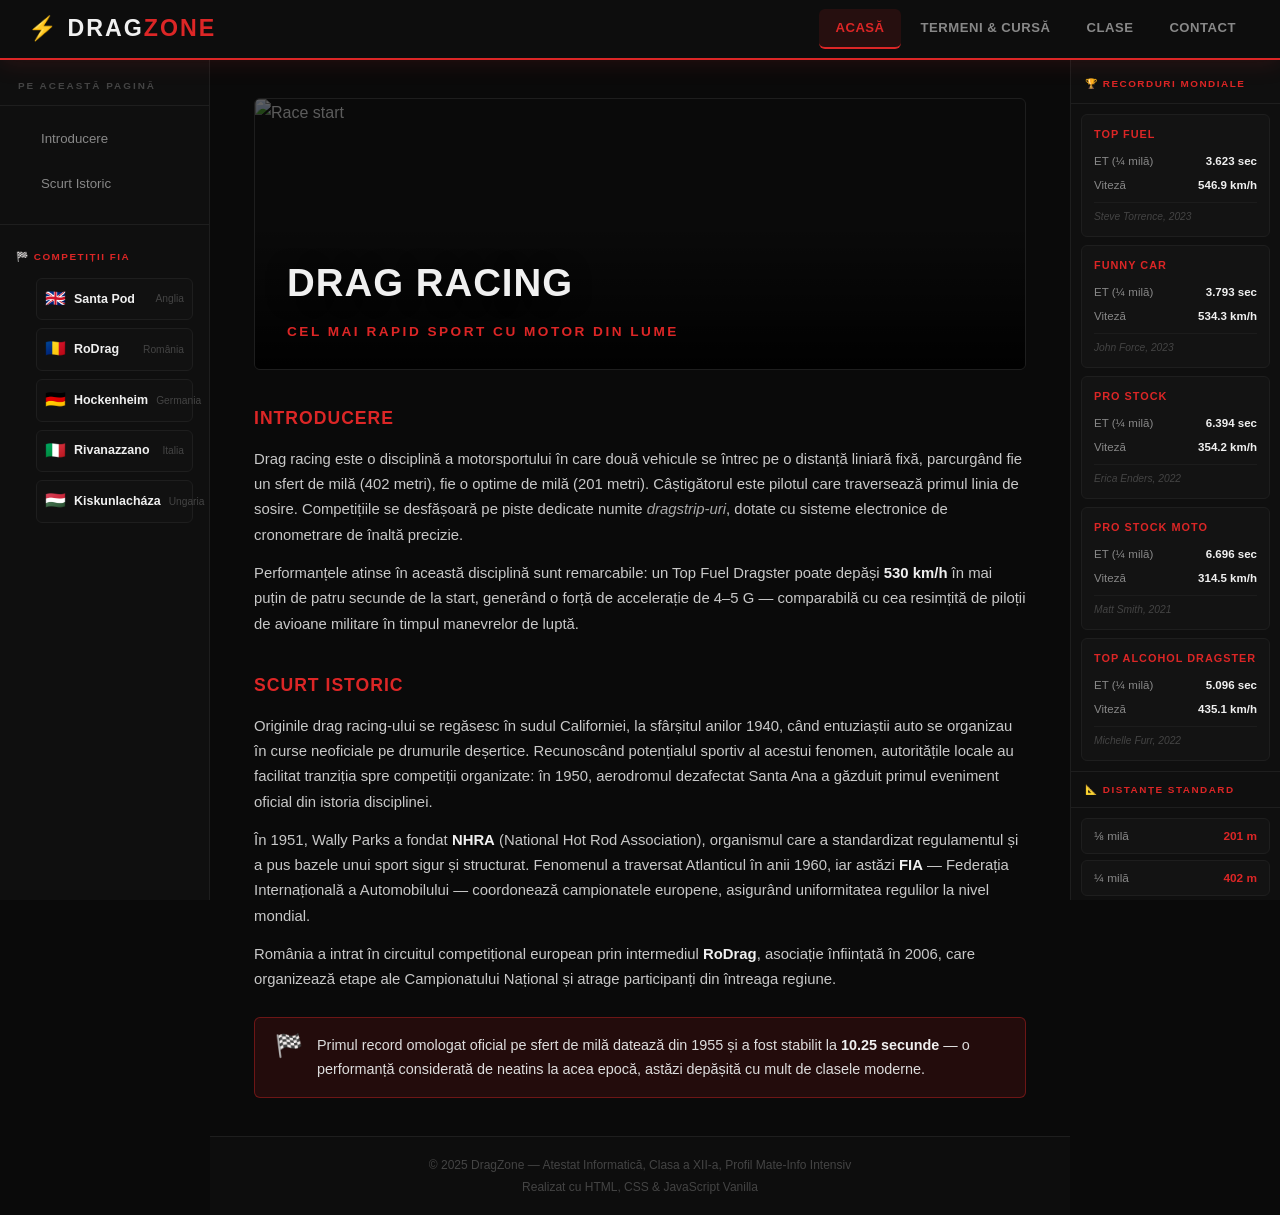
==== index.html @ 22b8ca38 "Add files via upload" ====
<!DOCTYPE html>
<html lang="ro">
<head>
  <meta charset="UTF-8" />
  <meta name="viewport" content="width=device-width, initial-scale=1.0" />
  <title>Acasă — DragZone</title>
  <link rel="stylesheet" href="style.css" />
</head>
<body>

  <!-- ===== HEADER ===== -->
  <header id="header">
    <a href="index.html" id="logo">⚡ DRAG<span>ZONE</span></a>
    <nav id="main-nav">
      <a href="index.html"    class="nav-link active">Acasă</a>
      <a href="termeni.html"  class="nav-link">Termeni &amp; Cursă</a>
      <a href="clase.html"    class="nav-link">Clase</a>
      <a href="contact.html"  class="nav-link">Contact</a>
    </nav>
  </header>

  <!-- ===== LAYOUT ===== -->
  <div id="layout">

    <!-- SIDEBAR STÂNGA -->
    <aside id="sidebar">
      <p class="sb-section-title">Pe această pagină</p>
      <ul id="sidebar-links"></ul>

      <div class="sb-divider"></div>

      <div class="sb-widget">
        <p class="sb-widget-title">🏁 Competiții FIA</p>
        <ul class="flag-list">
          <li onclick="window.open('https://www.santapod.com','_blank')" style="cursor:pointer">
            <span class="flag">🇬🇧</span>
            <span class="flag-name">Santa Pod</span>
            <span class="flag-loc">Anglia</span>
          </li>
          <li onclick="window.open('https://www.rodrag.ro','_blank')" style="cursor:pointer">
            <span class="flag">🇷🇴</span>
            <span class="flag-name">RoDrag</span>
            <span class="flag-loc">România</span>
          </li>
          <li onclick="window.open('https://www.hockenheimring.de','_blank')" style="cursor:pointer">
            <span class="flag">🇩🇪</span>
            <span class="flag-name">Hockenheim</span>
            <span class="flag-loc">Germania</span>
          </li>
          <li onclick="window.open('https://www.rivanazzanodragway.it/en/','_blank')" style="cursor:pointer">
            <span class="flag">🇮🇹</span>
            <span class="flag-name">Rivanazzano</span>
            <span class="flag-loc">Italia</span>
          </li>
          <li onclick="window.open('https://dragracing.hu/','_blank')" style="cursor:pointer">
            <span class="flag">🇭🇺</span>
            <span class="flag-name">Kiskunlacháza</span>
            <span class="flag-loc">Ungaria</span>
          </li>
        </ul>
      </div>
    </aside>

    <!-- CONȚINUT PRINCIPAL -->
    <main id="content">

      <div class="hero">
        <img
          src="POZE/bd4eb79d-5018-48ab-8a0e-2f1eebf43d2c.jpg"
          alt="Race start"
          class="hero-img"
        />
        <div class="hero-text">
          <h1>Drag Racing</h1>
          <p class="hero-sub">Cel mai rapid sport cu motor din lume</p>
        </div>
      </div>

      <h2 id="introducere">Introducere</h2>
      <p>
        Drag racing este o disciplină a motorsportului în care două vehicule se întrec pe
        o distanță liniară fixă, parcurgând fie un sfert de milă (402 metri), fie o optime
        de milă (201 metri). Câștigătorul este pilotul care traversează primul linia de sosire.
        Competițiile se desfășoară pe piste dedicate numite <em>dragstrip-uri</em>, dotate cu
        sisteme electronice de cronometrare de înaltă precizie.
      </p>
      <p>
        Performanțele atinse în această disciplină sunt remarcabile: un Top Fuel Dragster
        poate depăși <strong>530 km/h</strong> în mai puțin de patru secunde de la start,
        generând o forță de accelerație de 4–5 G — comparabilă cu cea resimțită de piloții
        de avioane militare în timpul manevrelor de luptă.
      </p>

      <h2 id="istorie">Scurt Istoric</h2>
      <p>
        Originile drag racing-ului se regăsesc în sudul Californiei, la sfârșitul anilor 1940,
        când entuziaștii auto se organizau în curse neoficiale pe drumurile deșertice.
        Recunoscând potențialul sportiv al acestui fenomen, autoritățile locale au facilitat
        tranziția spre competiții organizate: în 1950, aerodromul dezafectat Santa Ana a
        găzduit primul eveniment oficial din istoria disciplinei.
      </p>
      <p>
        În 1951, Wally Parks a fondat <strong>NHRA</strong> (National Hot Rod Association),
        organismul care a standardizat regulamentul și a pus bazele unui sport sigur și
        structurat. Fenomenul a traversat Atlanticul în anii 1960, iar astăzi
        <strong>FIA</strong> — Federația Internațională a Automobilului — coordonează
        campionatele europene, asigurând uniformitatea regulilor la nivel mondial.
      </p>
      <p>
        România a intrat în circuitul competițional european prin intermediul
        <strong>RoDrag</strong>, asociație înființată în 2006, care organizează etape
        ale Campionatului Național și atrage participanți din întreaga regiune.
      </p>

      <div class="info-box">
        <span class="info-icon">🏁</span>
        <p>
          Primul record omologat oficial pe sfert de milă datează din 1955 și a fost
          stabilit la <strong>10.25 secunde</strong> — o performanță considerată
          de neatins la acea epocă, astăzi depășită cu mult de clasele moderne.
        </p>
      </div>

    </main>

    <!-- PANOU DREAPTA — Recorduri -->
    <aside id="right-panel">
      <p class="rp-title">🏆 Recorduri Mondiale</p>

      <div class="record-card">
        <div class="record-class">Top Fuel</div>
        <div class="record-row"><span>ET (¼ milă)</span><strong>3.623 sec</strong></div>
        <div class="record-row"><span>Viteză</span><strong>546.9 km/h</strong></div>
        <div class="record-pilot">Steve Torrence, 2023</div>
      </div>

      <div class="record-card">
        <div class="record-class">Funny Car</div>
        <div class="record-row"><span>ET (¼ milă)</span><strong>3.793 sec</strong></div>
        <div class="record-row"><span>Viteză</span><strong>534.3 km/h</strong></div>
        <div class="record-pilot">John Force, 2023</div>
      </div>

      <div class="record-card">
        <div class="record-class">Pro Stock</div>
        <div class="record-row"><span>ET (¼ milă)</span><strong>6.394 sec</strong></div>
        <div class="record-row"><span>Viteză</span><strong>354.2 km/h</strong></div>
        <div class="record-pilot">Erica Enders, 2022</div>
      </div>

      <div class="record-card">
        <div class="record-class">Pro Stock Moto</div>
        <div class="record-row"><span>ET (¼ milă)</span><strong>6.696 sec</strong></div>
        <div class="record-row"><span>Viteză</span><strong>314.5 km/h</strong></div>
        <div class="record-pilot">Matt Smith, 2021</div>
      </div>

      <div class="record-card">
        <div class="record-class">Top Alcohol Dragster</div>
        <div class="record-row"><span>ET (¼ milă)</span><strong>5.096 sec</strong></div>
        <div class="record-row"><span>Viteză</span><strong>435.1 km/h</strong></div>
        <div class="record-pilot">Michelle Furr, 2022</div>
      </div>

      <p class="rp-dist-title">📐 Distanțe Standard</p>
      <div class="dist-row"><span>⅛ milă</span><strong>201 m</strong></div>
      <div class="dist-row"><span>¼ milă</span><strong>402 m</strong></div>
      <div class="dist-row"><span>1000 ft</span><strong>305 m</strong></div>
    </aside>

  </div><!-- /#layout -->

  <footer id="footer">
    <p>© 2025 DragZone — Atestat Informatică, Clasa a XII-a, Profil Mate-Info Intensiv</p>
    <p>Realizat cu HTML, CSS &amp; JavaScript Vanilla</p>
  </footer>

  <script src="script.js"></script>
</body>
</html>
---- style.css ----
/* =============================================
   DRAG RACING — ATESTAT INFORMATICĂ
   style.css — Stiluri comune tuturor paginilor
   ============================================= */

/* ===== RESET & VARIABILE CSS ===== */
* {
  margin: 0;
  padding: 0;
  box-sizing: border-box;
}

:root {
  --bg-dark:      #0a0a0a;
  --bg-card:      #141414;
  --bg-sidebar:   #0f0f0f;
  --bg-header:    #0d0d0d;
  --accent:       #dc2626;
  --accent-hover: #ef4444;
  --accent-dim:   rgba(220, 38, 38, 0.12);
  --text-primary: #f0f0f0;
  --text-muted:   #888888;
  --text-dim:     #444444;
  --border:       #1e1e1e;
  --header-h:     60px;
  --sidebar-w:    210px;
  --right-w:      210px;
  --radius:       6px;
}

html { scroll-behavior: smooth; }

body {
  font-family: 'Segoe UI', Tahoma, Geneva, Verdana, sans-serif;
  background-color: var(--bg-dark);
  color: var(--text-primary);
  min-height: 100vh;
  line-height: 1.7;
}

/* ===== SCROLLBAR ===== */
::-webkit-scrollbar { width: 5px; }
::-webkit-scrollbar-track { background: var(--bg-dark); }
::-webkit-scrollbar-thumb { background: var(--accent); border-radius: 3px; }


/* ============================================================
   HEADER & NAVIGARE
   ============================================================ */
#header {
  position: fixed;
  top: 0; left: 0; right: 0;
  height: var(--header-h);
  background: var(--bg-header);
  border-bottom: 2px solid var(--accent);
  display: flex;
  align-items: center;
  justify-content: space-between;
  padding: 0 28px;
  z-index: 1000;
  box-shadow: 0 2px 24px rgba(220, 38, 38, 0.15);
}

#logo {
  font-size: 1.45rem;
  font-weight: 900;
  letter-spacing: 2px;
  text-transform: uppercase;
  color: var(--text-primary);
  text-decoration: none;
}
#logo span { color: var(--accent); }

#main-nav { display: flex; gap: 4px; }

.nav-link {
  display: inline-block;
  padding: 8px 16px;
  color: var(--text-muted);
  text-decoration: none;
  font-size: 0.82rem;
  font-weight: 700;
  letter-spacing: 0.5px;
  text-transform: uppercase;
  border-radius: var(--radius);
  border-bottom: 2px solid transparent;
  transition: color .2s, background .2s, border-color .2s;
}
.nav-link:hover {
  color: var(--text-primary);
  background: var(--accent-dim);
}
.nav-link.active {
  color: var(--accent);
  background: var(--accent-dim);
  border-bottom-color: var(--accent);
}


/* ============================================================
   LAYOUT  (sidebar-stânga | main | sidebar-dreapta)
   ============================================================ */
#layout {
  display: flex;
  margin-top: var(--header-h);
  min-height: calc(100vh - var(--header-h) - 56px);
}


/* ============================================================
   SIDEBAR STÂNGA
   ============================================================ */
#sidebar {
  position: fixed;
  top: var(--header-h);
  left: 0;
  width: var(--sidebar-w);
  height: calc(100vh - var(--header-h));
  background: var(--bg-sidebar);
  border-right: 1px solid var(--border);
  overflow-y: auto;
  display: flex;
  flex-direction: column;
}

/* Titlul secțiunii de navigare internă */
.sb-section-title {
  font-size: 0.62rem;
  font-weight: 800;
  letter-spacing: 2px;
  text-transform: uppercase;
  color: var(--text-dim);
  padding: 18px 18px 10px 18px;
  border-bottom: 1px solid var(--border);
}

/* Lista de ancore generate de JS */
#sidebar-links {
  list-style: none;
  margin-bottom: 4px;
}

#sidebar-links li a {
  display: block;
  padding: 9px 18px;
  color: var(--text-muted);
  text-decoration: none;
  font-size: 0.83rem;
  border-left: 3px solid transparent;
  transition: color .2s, background .2s, border-color .2s;
}
#sidebar-links li a:hover {
  color: var(--text-primary);
  background: rgba(255,255,255,.04);
  border-left-color: var(--accent);
}

/* Separator vizual între meniu și widget-ul FIA */
.sb-divider {
  height: 1px;
  background: var(--border);
  margin: 10px 0;
}

/* Widget FIA Events */
.sb-widget {
  padding: 14px 16px;
}

.sb-widget-title {
  font-size: 0.62rem;
  font-weight: 800;
  letter-spacing: 1.5px;
  text-transform: uppercase;
  color: var(--accent);
  margin-bottom: 12px;
}

.flag-list {
  list-style: none;
  display: flex;
  flex-direction: column;
  gap: 3px;
}

.flag-list li {
  display: flex;
  align-items: center;
  gap: 8px;
  padding: 6px 8px;
  border-radius: var(--radius);
  border: 1px solid var(--border);
  background: #111;
  transition: border-color .2s, background .2s;
  text-decoration: none;
}
.flag-list li:hover {
  border-color: var(--accent);
  background: var(--accent-dim);
}

.flag-list li .flag      { font-size: 1.05rem; flex-shrink: 0; }
.flag-list li .flag-name { color: var(--text-primary); font-size: 0.78rem; font-weight: 600; flex: 1; }
.flag-list li .flag-loc  { font-size: 0.64rem; color: var(--text-dim); }


/* ============================================================
   MAIN CONTENT
   ============================================================ */
#content {
  margin-left: var(--sidebar-w);
  margin-right: var(--right-w);
  flex: 1;
  padding: 38px 44px;
  min-width: 0;
}


/* ============================================================
   PANOU DREAPTA — Recorduri Mondiale
   ============================================================ */
#right-panel {
  position: fixed;
  top: var(--header-h);
  right: 0;
  width: var(--right-w);
  height: calc(100vh - var(--header-h));
  background: var(--bg-sidebar);
  border-left: 1px solid var(--border);
  overflow-y: auto;
  padding: 0 0 20px 0;
}

.rp-title {
  font-size: 0.62rem;
  font-weight: 800;
  letter-spacing: 1.5px;
  text-transform: uppercase;
  color: var(--accent);
  padding: 16px 14px 10px 14px;
  border-bottom: 1px solid var(--border);
  margin-bottom: 10px;
}

.record-card {
  margin: 0 10px 8px 10px;
  background: #131313;
  border: 1px solid var(--border);
  border-radius: var(--radius);
  padding: 10px 12px;
  transition: border-color .2s;
}
.record-card:hover { border-color: var(--accent); }

.record-class {
  font-size: 0.68rem;
  font-weight: 800;
  color: var(--accent);
  text-transform: uppercase;
  letter-spacing: 1px;
  margin-bottom: 7px;
}

.record-row {
  display: flex;
  justify-content: space-between;
  align-items: center;
  font-size: 0.72rem;
  padding: 2px 0;
}
.record-row span   { color: var(--text-muted); }
.record-row strong { color: var(--text-primary); font-weight: 700; }

.record-pilot {
  font-size: 0.64rem;
  color: var(--text-dim);
  font-style: italic;
  border-top: 1px solid #1c1c1c;
  padding-top: 5px;
  margin-top: 5px;
}

.rp-dist-title {
  font-size: 0.62rem;
  font-weight: 800;
  letter-spacing: 1.5px;
  text-transform: uppercase;
  color: var(--accent);
  padding: 10px 14px 8px 14px;
  border-top: 1px solid var(--border);
  border-bottom: 1px solid var(--border);
  margin: 10px 0 10px 0;
}

.dist-row {
  display: flex;
  justify-content: space-between;
  align-items: center;
  background: #131313;
  border: 1px solid var(--border);
  border-radius: var(--radius);
  padding: 7px 12px;
  font-size: 0.74rem;
  margin: 0 10px 6px 10px;
}
.dist-row span   { color: var(--text-muted); }
.dist-row strong { color: var(--accent); font-weight: 700; }


/* ============================================================
   TIPOGRAFIE GENERALĂ
   ============================================================ */
h1 {
  font-size: 2rem;
  font-weight: 900;
  color: var(--text-primary);
  margin-bottom: 28px;
  padding-bottom: 12px;
  border-bottom: 2px solid var(--accent);
  text-transform: uppercase;
  letter-spacing: 1px;
}

h2 {
  font-size: 1.1rem;
  font-weight: 700;
  color: var(--accent);
  margin: 34px 0 13px 0;
  text-transform: uppercase;
  letter-spacing: 1px;
}

h3 {
  font-size: 0.97rem;
  font-weight: 700;
  color: var(--text-primary);
  margin-bottom: 7px;
}

p  { color: #c8c8c8; margin-bottom: 13px; font-size: 0.93rem; }
ul { color: #c8c8c8; padding-left: 20px; margin-bottom: 13px; font-size: 0.92rem; }
ul li { margin-bottom: 5px; }
em     { color: #aaa; font-style: italic; }
strong { color: var(--text-primary); font-weight: 700; }


/* ===== HERO ===== */
.hero {
  position: relative;
  border-radius: var(--radius);
  overflow: hidden;
  margin-bottom: 32px;
  border: 1px solid var(--border);
}
.hero-img {
  width: 100%;
  height: 270px;
  object-fit: cover;
  display: block;
  filter: brightness(0.38);
}
.hero-text {
  position: absolute;
  bottom: 0; left: 0; right: 0;
  padding: 26px 32px;
  background: linear-gradient(to top, rgba(0,0,0,.92) 0%, transparent 100%);
}
.hero-text h1 {
  border: none; margin: 0 0 5px 0; padding: 0;
  font-size: 2.4rem;
  text-shadow: 0 2px 20px rgba(0,0,0,.8);
}
.hero-sub {
  font-size: 0.85rem;
  color: var(--accent);
  font-weight: 700;
  letter-spacing: 2.5px;
  text-transform: uppercase;
  margin: 0;
}


/* ===== INFO BOX ===== */
.info-box {
  display: flex;
  gap: 14px;
  align-items: flex-start;
  background: var(--accent-dim);
  border: 1px solid rgba(220, 38, 38, 0.4);
  border-radius: var(--radius);
  padding: 15px 20px;
  margin-top: 24px;
}
.info-icon { font-size: 1.4rem; line-height: 1; flex-shrink: 0; margin-top: 2px; }
.info-box p { margin: 0; color: #ddd; font-size: 0.9rem; }


/* ===== CARD GRID (Clase) ===== */
.card-grid {
  display: grid;
  grid-template-columns: repeat(2, 1fr);
  gap: 16px;
  margin-bottom: 30px;
}
.card {
  background: var(--bg-card);
  border: 1px solid var(--border);
  border-radius: var(--radius);
  overflow: hidden;
  transition: border-color .2s, transform .2s;
}
.card:hover { border-color: var(--accent); transform: translateY(-3px); }
.card img {
  width: 100%; height: 130px;
  object-fit: cover;
  filter: brightness(.7);
  display: block;
}
.card-body { padding: 14px; }
.card-body h3 {
  color: var(--accent);
  font-size: .85rem;
  margin-bottom: 7px;
  text-transform: uppercase;
  letter-spacing: 1px;
}
.card-body p { font-size: 0.84rem; margin-bottom: 0; }


/* ===== TABEL ===== */
.data-table {
  width: 100%;
  border-collapse: collapse;
  margin-bottom: 24px;
  font-size: 0.87rem;
}
.data-table th {
  background: var(--accent);
  color: #fff;
  padding: 10px 13px;
  text-align: left;
  font-weight: 700;
  font-size: 0.74rem;
  text-transform: uppercase;
  letter-spacing: .5px;
}
.data-table td {
  padding: 10px 13px;
  border-bottom: 1px solid var(--border);
  color: #c8c8c8;
}
.data-table tr:hover td { background: rgba(220, 38, 38, .05); }
.data-table tr:last-child td { border-bottom: none; }


/* ===== FORMULAR CONTACT ===== */
#contact-form {
  background: var(--bg-card);
  border: 1px solid var(--border);
  border-radius: var(--radius);
  padding: 28px 32px;
  max-width: 540px;
}
.form-group { margin-bottom: 18px; }
.form-group label {
  display: block;
  font-size: 0.73rem;
  font-weight: 700;
  color: var(--text-muted);
  text-transform: uppercase;
  letter-spacing: 1px;
  margin-bottom: 6px;
}
.form-group input,
.form-group textarea {
  width: 100%;
  background: #0d0d0d;
  border: 1px solid var(--border);
  border-radius: var(--radius);
  color: var(--text-primary);
  padding: 10px 13px;
  font-size: 0.93rem;
  font-family: inherit;
  outline: none;
  transition: border-color .2s, box-shadow .2s;
}
.form-group input:focus,
.form-group textarea:focus {
  border-color: var(--accent);
  box-shadow: 0 0 0 3px rgba(220, 38, 38, .12);
}
.form-group textarea { resize: vertical; min-height: 120px; }

.btn-submit {
  background: var(--accent);
  color: #fff;
  border: none;
  border-radius: var(--radius);
  padding: 11px 28px;
  font-size: 0.88rem;
  font-weight: 700;
  letter-spacing: 1px;
  text-transform: uppercase;
  cursor: pointer;
  transition: background .2s, transform .1s;
}
.btn-submit:hover  { background: var(--accent-hover); transform: translateY(-1px); }
.btn-submit:active { transform: translateY(0); }


/* ============================================================
   FOOTER
   ============================================================ */
#footer {
  margin-left: var(--sidebar-w);
  margin-right: var(--right-w);
  background: var(--bg-header);
  border-top: 1px solid var(--border);
  padding: 16px 44px;
  text-align: center;
}
#footer p { color: var(--text-dim); font-size: 0.75rem; margin: 2px 0; }
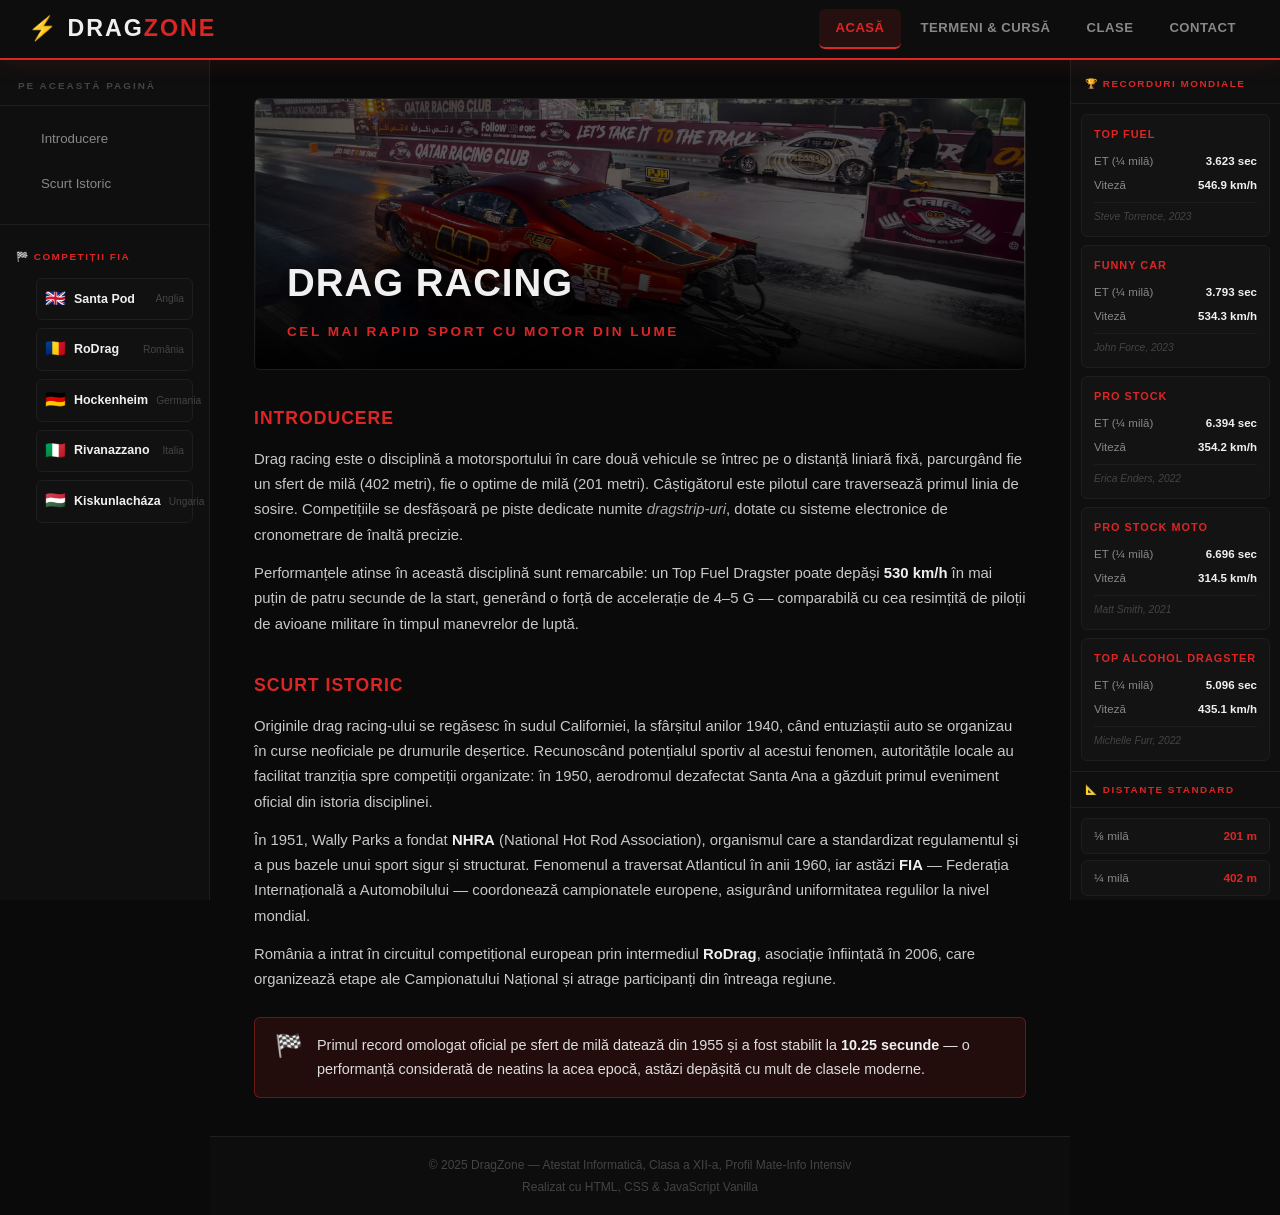
==== commit 92cd7b7f: "Update index.html" ====
--- a/index.html
+++ b/index.html
@@ -66,7 +66,7 @@
 
       <div class="hero">
         <img
-          src="POZE/bd4eb79d-5018-48ab-8a0e-2f1eebf43d2c.jpg"
+          src="Poze/bd4eb79d-5018-48ab-8a0e-2f1eebf43d2c.jpg"
           alt="Race start"
           class="hero-img"
         />
